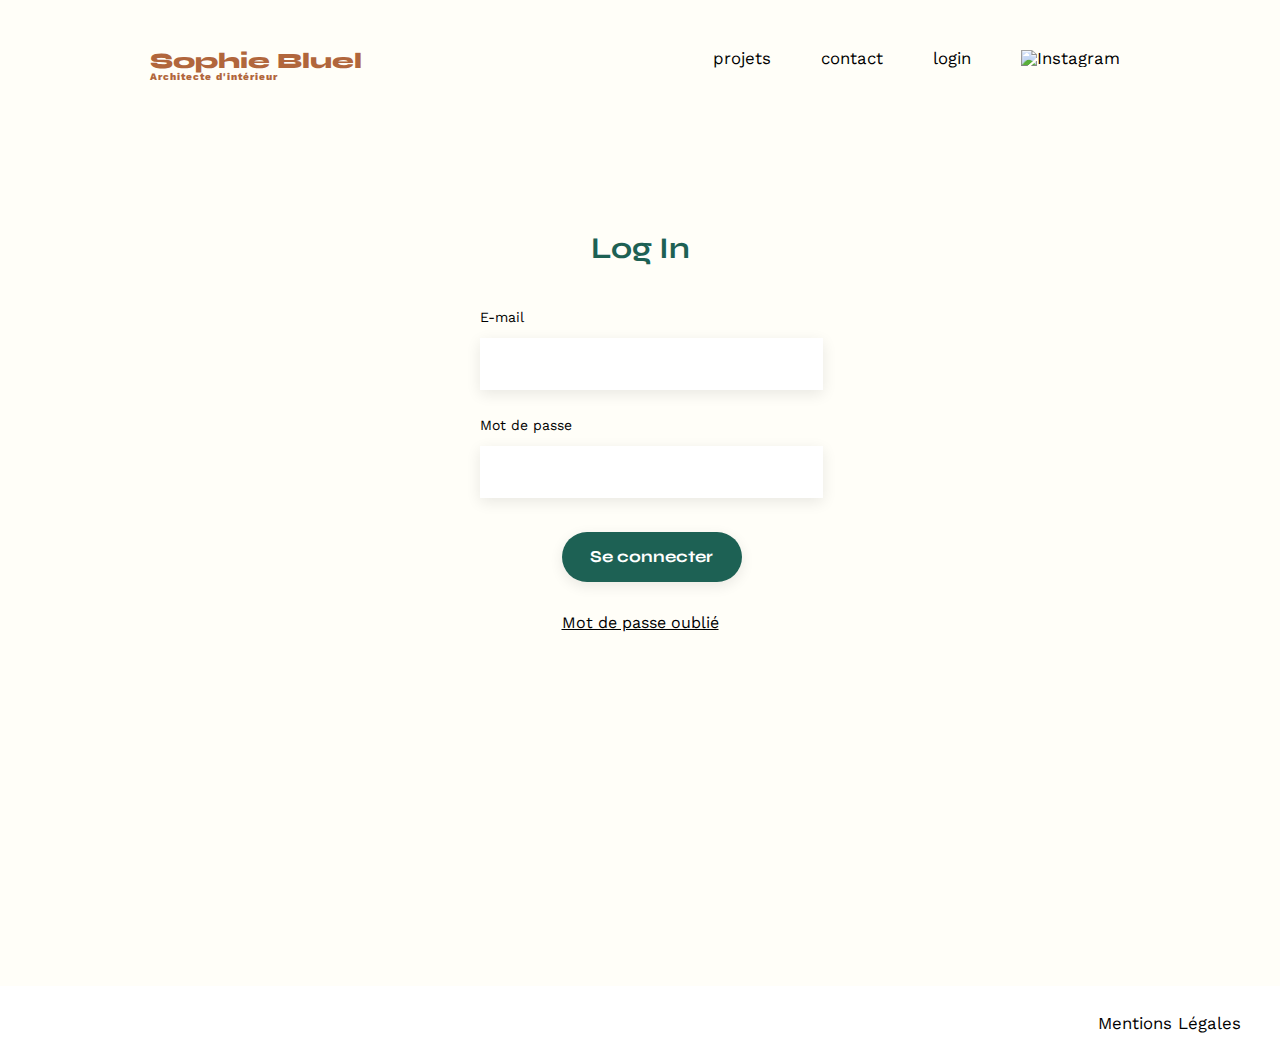
==== FrontEnd/login.html @ 5c4f3cc6 "Ajout d'une nouvelle page formulaire de connexion, login fichier html et js, ajout des liens entre l" ====
<!DOCTYPE html>
<html lang="fr">
<head>
	<meta charset="UTF-8">
	<title>LogIn - Sophie Bluel - Architecte d'intérieur</title>
	<meta name="viewport" content="width=device-width, initial-scale=1.0">
	<link rel="preconnect" href="https://fonts.googleapis.com">
	<link rel="preconnect" href="https://fonts.gstatic.com" crossorigin>
	<link href="https://fonts.googleapis.com/css2?family=Syne:wght@700;800&family=Work+Sans&display=swap" rel="stylesheet">
	<meta name="description" content="">
	<link rel="stylesheet" href="./assets/style.css">
	<script src="login.js" defer></script>
</head>
<body>
    <header>
        <h1>Sophie Bluel <span>Architecte d'intérieur</span></h1>
        <nav>
            <ul>
                <li><a href="index.html">projets</a></li>
                <li>contact</li>
                <li>login</li>
                <li><img src="./assets/icons/instagram.png" alt="Instagram"></li>
            </ul>
        </nav>
    </header>
    <main class="loginForm">
        <h2 class="loginTitle">Log In</h2>
        <section id="contact">
            <form action="#" method="post">
                <label for="email">E-mail</label>
                <input type="email" name="email" id="email">
                <label for="password">Mot de passe</label>
                <input type="password" name="password" id="password">
                <input type="submit" value="Se connecter">
            </form>
            <p class="forgetPasswordLink"><a href="#">Mot de passe oublié</a></p>
        </section>
    </main>
    <footer>
            <nav>
                <ul>
                    <li>Mentions Légales</li>
                </ul>
            </nav>
    </footer>
</body>
---- FrontEnd/assets/style.css ----
/* http://meyerweb.com/eric/tools/css/reset/
   v2.0 | 20110126
   License: none (public domain)
*/

html, body, div, span, applet, object, iframe,
h1, h2, h3, h4, h5, h6, p, blockquote, pre,
a, abbr, acronym, address, big, cite, code,
del, dfn, em, img, ins, kbd, q, s, samp,
small, strike, strong, sub, sup, tt, var,
b, u, i, center,
dl, dt, dd, ol, ul, li,
fieldset, form, label, legend,
table, caption, tbody, tfoot, thead, tr, th, td,
article, aside, canvas, details, embed,
figure, figcaption, footer, header, hgroup,
menu, nav, output, ruby, section, summary,
time, mark, audio, video {
	margin: 0;
	padding: 0;
	border: 0;
	font-size: 100%;
	font: inherit;
	vertical-align: baseline;
}
/* HTML5 display-role reset for older browsers */
article, aside, details, figcaption, figure,
footer, header, hgroup, menu, nav, section {
	display: block;
}
body {
	line-height: 1;
}
ol, ul {
	list-style: none;
}
blockquote, q {
	quotes: none;
}
blockquote:before, blockquote:after,
q:before, q:after {
	content: '';
	content: none;
}
table {
	border-collapse: collapse;
	border-spacing: 0;
}
/** end reset css**/
body {
	max-width: 1440px;
	font-family: 'Work Sans' ;
	font-size: 14px;
	background-color: #FFFEF8;
}

header, main {
	margin-left: 150px;
	margin-right: 150px;
}
header {
	display: flex;
	justify-content: space-between;
	margin-top: 50px;
	margin-bottom: 151px;
}
section {
	margin: 50px 0
}

h1{
	display: flex;
	flex-direction: column;
	font-family: 'Syne';
	font-size: 22px;
	font-weight: 800;
	color: #B1663C
}

h1 > span {
	font-family: 'Work Sans';
	font-size:10px;
	letter-spacing: 0.1em;
;
}

h2{
	font-family: 'Syne';
	font-weight: 700;
	font-size: 30px;
	color: #1D6154
}
nav ul {
	display: flex;
	align-items: center;
	list-style-type: none;
	gap: 30px;

}
nav li {
	padding: 0 10px;
	font-size: 1.2em;
}

li img {
	width: 22px;
	height: 22px;
}

li:hover {
	color: #B1663C;
}

a {
    color: inherit;
    text-decoration: none;
}
#introduction {
	display: flex;
	align-items: center;
	gap: 72px;
	padding-left: 95px;
	padding-right: 95px;
}

#introduction img {
	display: block;
	width: 474px;
	height: 355px;
}

#introduction h2 {
	margin-bottom: 1em;
}

#introduction p {
	margin-bottom: 0.5em;
}

#portfolio {
	margin-top: 8.6875rem;
	display: flex;
	flex-direction: column;
	align-items: center;
}
#portfolio h2 {
	text-align: center;
	margin-bottom: 3.1875rem;
}

/*** Styles apportés aux éléments aux boutons filtres JS  ***/
.filters {
	display: flex;
	gap: 10px;
	justify-content: center;
	margin-bottom: 51px;
	height: 37px;
}

.filters button {
	border-radius: 60px;
	border: 1px solid #1D6154;
	color: #1D6154;
	background-color: #FFFEF8;
	font-family: syne;
	font-size: 1em;
	min-width: 100px;
	max-width: 198px;
	padding-left: 9px;
	padding-right: 11px;
}

.filters button:hover {
	color: #FFFFFF;
	background-color: #1D6154;
}
.gallery {
	width: 84%;
	display: grid;
	grid-template-columns: 1fr 1fr 1fr;
	grid-column-gap: 20px;
	grid-row-gap: 20px;
}

.gallery img {
	width: 100%;
	margin-bottom: 7px;

}
#contact {
	width: 50%;
	margin: auto;
	margin-top: 57px;
}
#contact > * {
	text-align: center;
}

#contact > p {
	font-size: 1rem;
}
#contact h2{
	margin-bottom: 20px;
}
#contact form {
	text-align: left;
	margin-top: 19px;
	display: flex;
	flex-direction: column;
	width: 70%;
	padding-left: 85px
}

#contact input {
	height: 50px;
	font-size: 1.2em;
	border: none;
	box-shadow: 0px 4px 14px rgba(0, 0, 0, 0.09);
}
#contact label {
	margin: 2em 0 1em 0;
}
#contact textarea {
	border: none;
	box-shadow: 0px 4px 14px rgba(0, 0, 0, 0.09);
}

input[type="submit"]{
	font-family: 'Syne';
	font-weight: 700;
	color: white;
	background-color: #1D6154;
	margin : 2em auto ;
	width: 180px;
	text-align: center;
	border-radius: 60px ;
}

footer {
	background-color: #FFFFFF;
	border: 1px solid #FFFFFF;
}
footer nav ul {
	display: flex;
	justify-content: flex-end;
	margin: 2em
}

/*** Login Page ***/
.loginTitle {
	text-align: center;
}

.loginForm {
	margin-bottom: 355px
}

.loginForm > #contact{
	margin-top: 0px;
}

.forgetPasswordLink {
	text-decoration-line: underline;
}
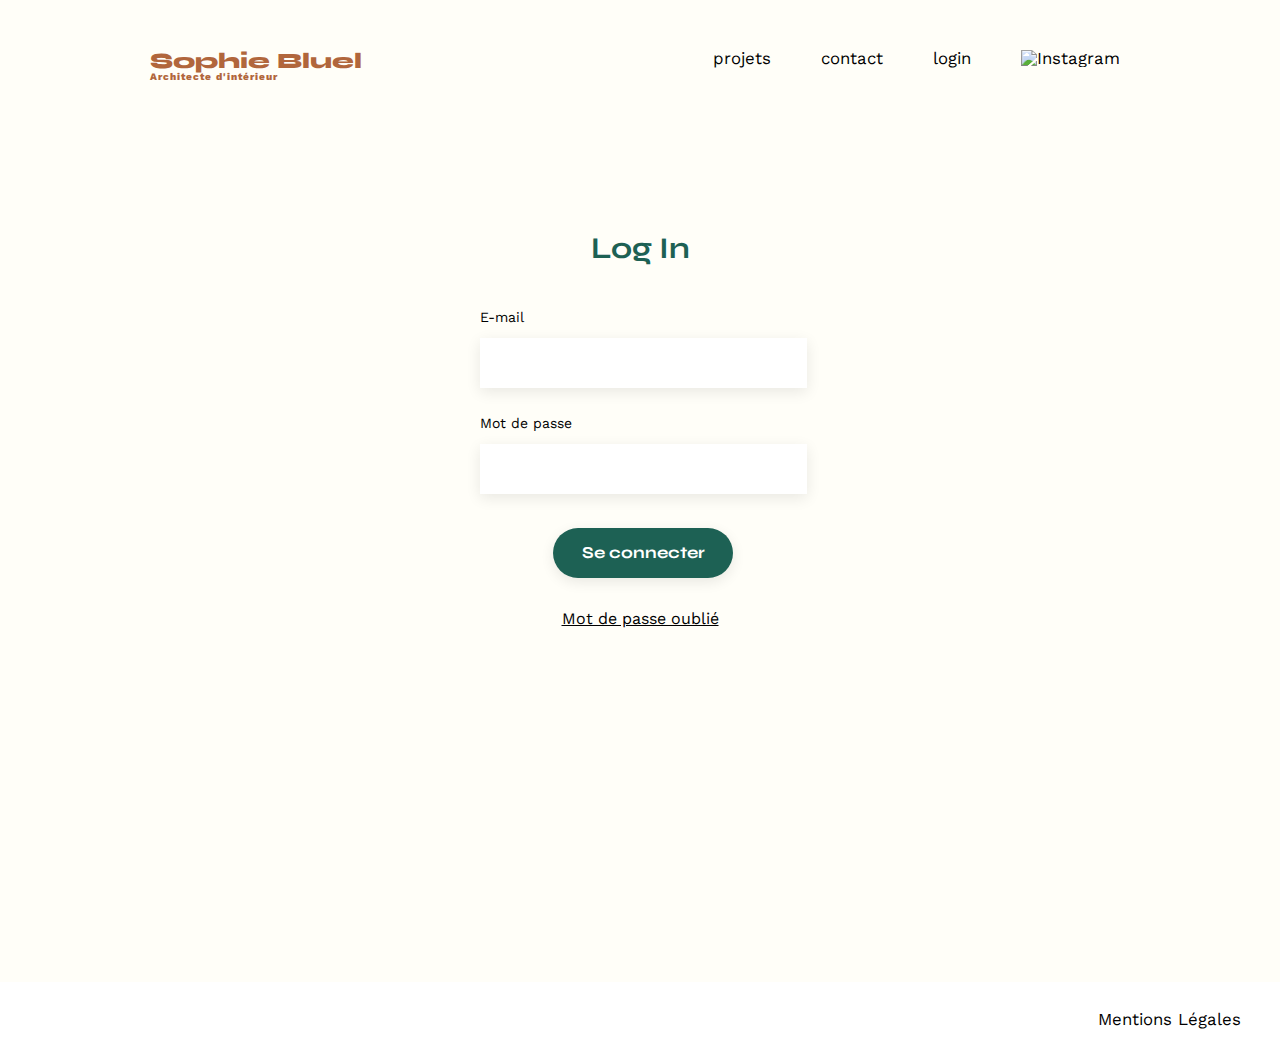
==== commit 233869e1: "Modifications sur le formulaire de connexion + début création modale + début création page d'accueil" ====
--- a/FrontEnd/login.html
+++ b/FrontEnd/login.html
@@ -23,17 +23,17 @@
             </ul>
         </nav>
     </header>
-    <main class="loginForm">
-        <h2 class="loginTitle">Log In</h2>
+    <main class="login_form">
+        <h2 class="login_title">Log In</h2>
         <section id="contact">
-            <form action="#" method="post">
+            <form class="login_formToSend" action="#" method="post">
                 <label for="email">E-mail</label>
                 <input type="email" name="email" id="email">
                 <label for="password">Mot de passe</label>
                 <input type="password" name="password" id="password">
                 <input type="submit" value="Se connecter">
             </form>
-            <p class="forgetPasswordLink"><a href="#">Mot de passe oublié</a></p>
+            <p class="forget_passwordLink"><a href="#">Mot de passe oublié</a></p>
         </section>
     </main>
     <footer>
--- a/FrontEnd/assets/style.css
+++ b/FrontEnd/assets/style.css
@@ -47,6 +47,10 @@
 	border-spacing: 0;
 }
 /** end reset css**/
+* {
+	box-sizing: border-box;
+}
+
 body {
 	max-width: 1440px;
 	font-family: 'Work Sans' ;
@@ -207,7 +211,7 @@
 	margin-top: 19px;
 	display: flex;
 	flex-direction: column;
-	width: 70%;
+	width: 84%;
 	padding-left: 85px
 }
 
@@ -239,6 +243,7 @@
 footer {
 	background-color: #FFFFFF;
 	border: 1px solid #FFFFFF;
+	margin-top: 12px;
 }
 footer nav ul {
 	display: flex;
@@ -247,18 +252,57 @@
 }
 
 /*** Login Page ***/
-.loginTitle {
+.login_title {
 	text-align: center;
 }
 
-.loginForm {
+.login_form {
 	margin-bottom: 355px
 }
 
-.loginForm > #contact{
+.login_form > #contact {
 	margin-top: 0px;
 }
 
-.forgetPasswordLink {
+.forget_passwordLink {
 	text-decoration-line: underline;
-}+}
+
+/*** Style de la page Admin ***/
+.banner {
+	background-color: black;
+	height: 59px;
+	display: flex;
+	align-items: center;
+	justify-content: center;
+}
+.banner > i, .bannerPrg{
+	color: #FFFFFF
+}
+
+.bannerPrg {
+	margin-left: 11.42px;
+}
+
+
+/*** Style de la modale ***/
+.modal {
+	position: fixed;
+	display: flex;
+	align-items: center;
+	justify-content: center;
+	top: 0;
+	left: 0;
+	width: 100%;
+	height: 100%;
+	background-color: rgba(0, 0, 0, 0.8);
+}
+
+.modal-wrapper {
+	overflow: auto;
+	width: 630px;
+	max-width: calc(100vw - 20px);
+	max-height: calc(100vh - 20px);
+	padding: 20px;
+	background-color: #FFF;
+}
